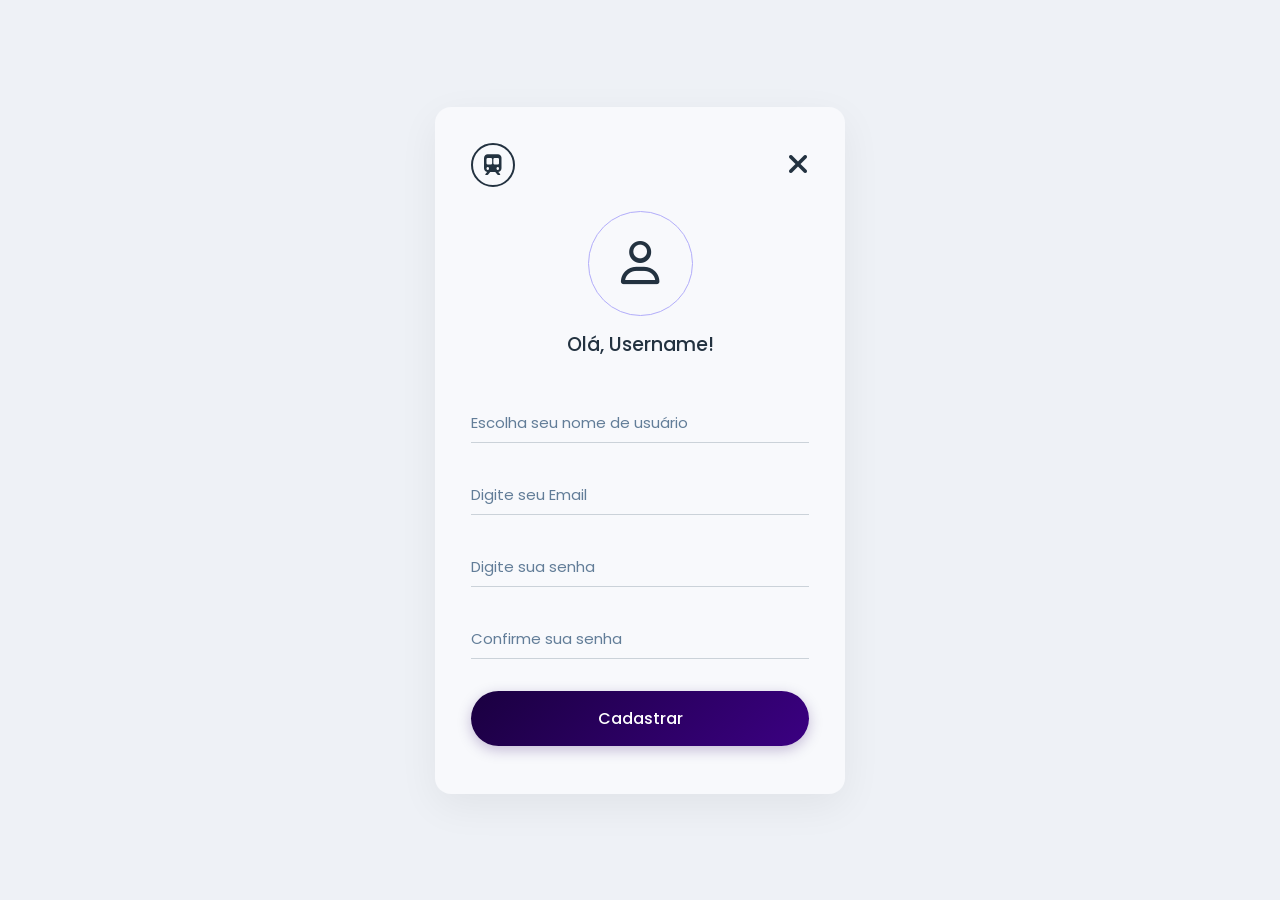
==== Geral/pages/login.html @ c65c35d7 "Co-authored-by: ErikFelipeDalonso <ErikFelipeDalonso@users.noreply.github.com> Co-authored-by: natha" ====
<!DOCTYPE html>
<html lang="pt-BR">
<head>
    <meta charset="UTF-8">
    <meta name="viewport" content="width=device-width, initial-scale=1.0">
    <title>Metrô - Login e Cadastro</title>
    <link rel="preconnect" href="https://fonts.googleapis.com">
    <link rel="preconnect" href="https://fonts.gstatic.com" crossorigin>
    <link href="https://fonts.googleapis.com/css2?family=Poppins:wght@400;500;600&display=swap" rel="stylesheet">
    <link rel="stylesheet" href="https://cdnjs.cloudflare.com/ajax/libs/font-awesome/6.4.0/css/all.min.css">
   <link rel="stylesheet" href="../CSS/login.css">
</head>
<body>

    <main class="app-container">
        
        <section class="card active" id="tela-cadastro">
            <header class="card-header">
                <div class="logo-trem">
                    <i class="fa-solid fa-train-subway" aria-hidden="true"></i>
                </div>
                <button type="button" class="btn-close" id="btn-fechar-cadastro" aria-label="Fechar cadastro">
                    <i class="fa-solid fa-xmark" aria-hidden="true"></i>
                </button>
            </header>

            <div class="profile-summary">
                <div class="profile-avatar">
                    <i class="fa-regular fa-user" aria-hidden="true"></i>
                </div>
                <h1>Olá, Username!</h1>
            </div>

            <form class="form-content">
                <div class="input-group">
                    <input type="text" id="reg-username" placeholder=" " required autocomplete="username">
                    <label for="reg-username">Escolha seu nome de usuário</label>
                </div>

                <div class="input-group">
                    <input type="email" id="reg-email" placeholder=" " required autocomplete="email">
                    <label for="reg-email">Digite seu Email</label>
                </div>

                <div class="input-group">
                    <input type="password" id="reg-senha" placeholder=" " required autocomplete="new-password">
                    <label for="reg-senha">Digite sua senha</label>
                </div>

                <div class="input-group">
                    <input type="password" id="reg-confirma" placeholder=" " required autocomplete="new-password">
                    <label for="reg-confirma">Confirme sua senha</label>
                </div>

                <footer class="form-footer">
                    <button type="submit" class="btn-submit">Cadastrar</button>
                </footer>
            </form>
        </section>


        <section class="card" id="tela-login">
            <header class="card-header">
                <div class="logo-trem">
                    <i class="fa-solid fa-train-subway" aria-hidden="true"></i>
                </div>
                <button type="button" class="btn-close" id="btn-fechar-login" aria-label="Fechar login">
                    <i class="fa-solid fa-xmark" aria-hidden="true"></i>
                </button>
            </header>

            <div class="profile-summary">
                <div class="profile-avatar">
                    <i class="fa-regular fa-user" aria-hidden="true"></i>
                </div>
                <h2>Olá, Username!</h2>
            </div>

            <form class="form-content">
                <div class="input-group password-wrapper">
                    <input type="password" id="login-senha" placeholder=" " required autocomplete="current-password">
                    <label for="login-senha">Senha</label>
                    <button type="button" class="btn-toggle-visibility" aria-label="Mostrar ou ocultar senha">
                        <i class="fa-regular fa-eye" aria-hidden="true"></i>
                    </button>
                </div>

                <div class="navigation-links">
                    <a href="#" class="link-action" id="link-esqueci-senha">
                        Esqueci minha senha <i class="fa-solid fa-chevron-right" aria-hidden="true"></i>
                    </a>
                </div>

                <footer class="form-footer">
                    <button type="submit" class="btn-submit">Entrar</button>
                </footer>
            </form>
        </section>

    </main>

    <script>
        const telaCadastro = document.getElementById('tela-cadastro');
        const telaLogin = document.getElementById('tela-login');
        const btnFecharCadastro = document.getElementById('btn-fechar-cadastro');
        const btnFecharLogin = document.getElementById('btn-fechar-login');
        const linkEsqueci = document.getElementById('link-esqueci-senha');

        btnFecharCadastro.addEventListener('click', () => {
            telaCadastro.classList.remove('active');
            telaLogin.classList.add('active');
        });

        btnFecharLogin.addEventListener('click', () => {
            telaLogin.classList.remove('active');
            telaCadastro.classList.add('active');
        });

        linkEsqueci.addEventListener('click', (e) => {
            e.preventDefault();
            alert('Funcionalidade de recuperar senha simulada com sucesso!');
        });
    </script>
</body>
</html>
---- Geral/CSS/login.css ----
* {
    margin: 0;
    padding: 0;
    box-sizing: border-box;
    font-family: 'Poppins', sans-serif;
}

body {
    background-color: #f3f4f9;
    min-height: 100vh;
    display: flex;
    justify-content: center;
    align-items: center;
}

.app-container {
    width: 100%;
    max-width: 1440px;
    display: flex;
    justify-content: center;
    align-items: center;
    padding: 20px;
}

.card {
    display: none; 
    background-color: #f8f9fc;
    width: 100%;
    max-width: 390px; 
    min-height: 640px;
    border-radius: 16px;
    box-shadow: 0 12px 40px rgba(0, 0, 0, 0.06);
    padding: 28px;
    flex-direction: column;
}

.card.active {
    display: flex;
}

.card-header {
    display: flex;
    justify-content: space-between;
    align-items: center;
    width: 100%;
    margin-bottom: 24px;
}

.logo-trem {
    border: 2px solid #233240;
    border-radius: 50%;
    width: 44px;
    height: 44px;
    display: flex;
    justify-content: center;
    align-items: center;
    color: #233240;
    font-size: 20px;
}

.btn-close {
    background: none;
    border: none;
    font-size: 28px;
    color: #233240;
    cursor: pointer;
    display: flex;
    align-items: center;
    justify-content: center;
    transition: opacity 0.2s ease;
}

.btn-close:hover {
    opacity: 0.6;
}

.profile-summary {
    display: flex;
    flex-direction: column;
    align-items: center;
    margin-bottom: 44px;
}

.profile-avatar {
    width: 105px;
    height: 105px;
    border: 1px solid #b2adfa;
    border-radius: 50%;
    display: flex;
    justify-content: center;
    align-items: center;
    color: #233240;
    font-size: 44px;
    margin-bottom: 14px;
}

.profile-summary h1,
.profile-summary h2 {
    font-size: 19px;
    color: #233240;
    font-weight: 500;
}

.form-content {
    display: flex;
    flex-direction: column;
    flex-grow: 1;
}

.input-group {
    position: relative;
    margin-bottom: 32px;
    width: 100%;
}

.input-group input {
    width: 100%;
    padding: 8px 0;
    font-size: 15px;
    color: #233240;
    border: none;
    border-bottom: 1px solid #cbd2d9;
    background: transparent;
    outline: none;
    transition: border-color 0.2s ease;
}

.input-group input:focus {
    border-bottom: 2px solid #2d0066;
}

/* Animação do Floating Label */
.input-group label {
    position: absolute;
    left: 0;
    top: 8px;
    color: #627d98;
    font-size: 15px;
    pointer-events: none;
    transition: 0.2s ease all;
}

.input-group input:focus ~ label,
.input-group input:not(:placeholder-shown) ~ label {
    top: -14px;
    font-size: 12px;
    color: #2d0066;
    font-weight: 500;
}

.password-wrapper {
    position: relative;
}

.btn-toggle-visibility {
    position: absolute;
    right: 0;
    top: 6px;
    background: none;
    border: none;
    color: #9fb3c8;
    font-size: 18px;
    cursor: pointer;
}

.navigation-links {
    margin-top: -12px;
    margin-bottom: 32px;
}

.link-action {
    color: #0066cc;
    text-decoration: none;
    font-size: 14px;
    font-weight: 500;
    display: inline-flex;
    align-items: center;
    gap: 6px;
}

.link-action:hover {
    text-decoration: underline;
}

.link-action i {
    font-size: 11px;
}


.form-footer {
    margin-top: auto; 
    width: 100%;
    padding-bottom: 12px;
}

.btn-submit {
    width: 100%;
    background: linear-gradient(135deg, #1a0040 0%, #3b0082 100%);
    color: #ffffff;
    border: none;
    padding: 15px;
    border-radius: 30px;
    font-size: 16px;
    font-weight: 500;
    cursor: pointer;
    box-shadow: 0 4px 14px rgba(43, 0, 102, 0.25);
    transition: transform 0.1s ease, opacity 0.2s ease;
}

.btn-submit:hover {
    opacity: 0.95;
}

.btn-submit:active {
    transform: scale(0.98);
}


@media (min-width: 1024px) {
    body {
        background-color: #eef1f6;
    }
    .card {
        max-width: 410px; 
        min-height: 660px;
        padding: 36px;
    }
}
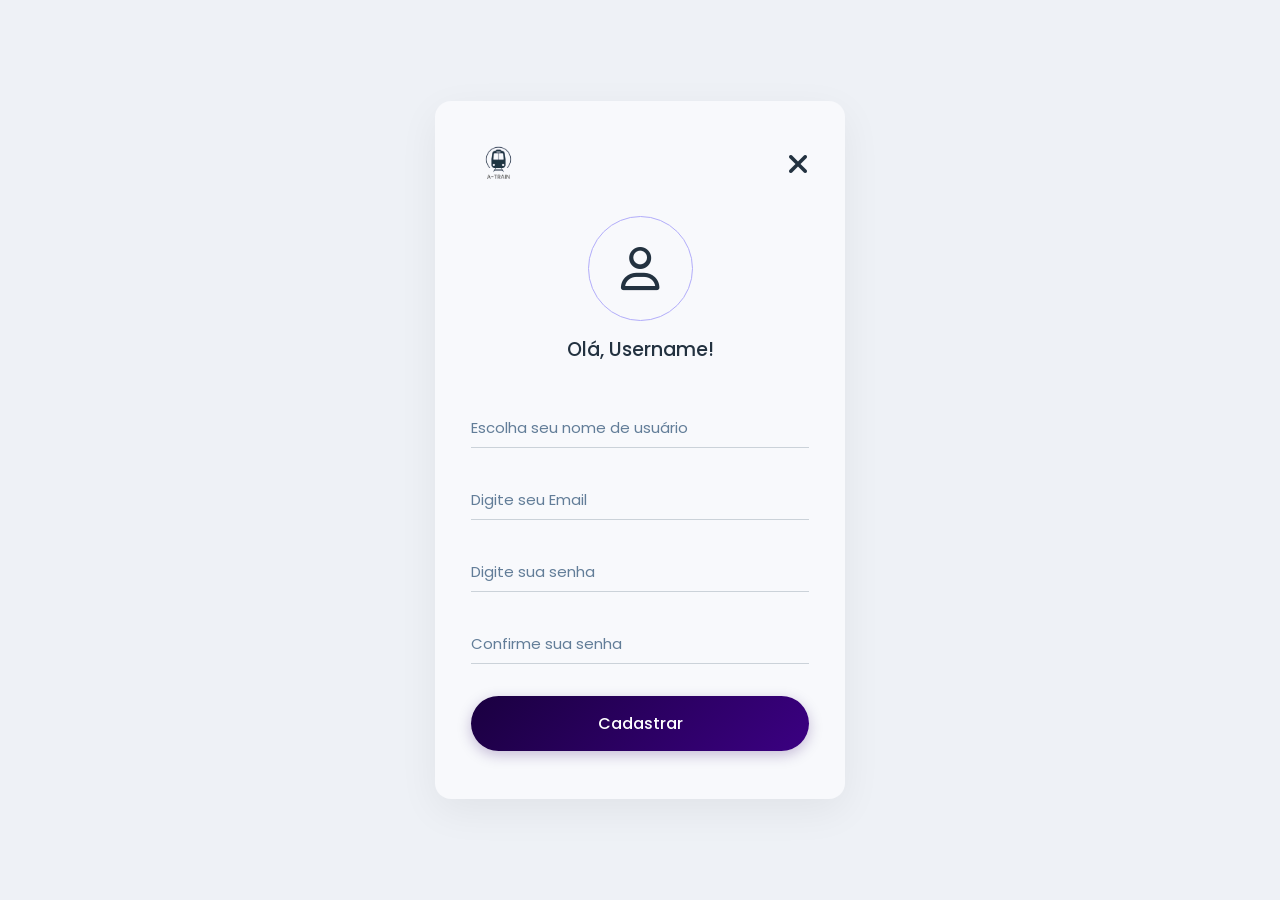
==== commit 268b3b34: "tela de login/cadastro finalizada" ====
--- a/Geral/pages/login.html
+++ b/Geral/pages/login.html
@@ -8,7 +8,7 @@
     <link rel="preconnect" href="https://fonts.gstatic.com" crossorigin>
     <link href="https://fonts.googleapis.com/css2?family=Poppins:wght@400;500;600&display=swap" rel="stylesheet">
     <link rel="stylesheet" href="https://cdnjs.cloudflare.com/ajax/libs/font-awesome/6.4.0/css/all.min.css">
-   <link rel="stylesheet" href="../CSS/login.css">
+    <link rel="stylesheet" href="../CSS/login.css">
 </head>
 <body>
 
@@ -16,8 +16,8 @@
         
         <section class="card active" id="tela-cadastro">
             <header class="card-header">
-                <div class="logo-trem">
-                    <i class="fa-solid fa-train-subway" aria-hidden="true"></i>
+                <div class="logo-atrain">
+                    <img src="../assets/Logo A-Train.webp" alt="Logo A-Train">
                 </div>
                 <button type="button" class="btn-close" id="btn-fechar-cadastro" aria-label="Fechar cadastro">
                     <i class="fa-solid fa-xmark" aria-hidden="true"></i>
@@ -58,11 +58,10 @@
             </form>
         </section>
 
-
         <section class="card" id="tela-login">
             <header class="card-header">
-                <div class="logo-trem">
-                    <i class="fa-solid fa-train-subway" aria-hidden="true"></i>
+                <div class="logo-atrain">
+                    <img src="../assets/Logo A-Train.webp" alt="Logo A-Train">
                 </div>
                 <button type="button" class="btn-close" id="btn-fechar-login" aria-label="Fechar login">
                     <i class="fa-solid fa-xmark" aria-hidden="true"></i>
--- a/Geral/CSS/login.css
+++ b/Geral/CSS/login.css
@@ -40,22 +40,27 @@
 
 .card-header {
     display: flex;
-    justify-content: space-between;
+    justify-content: space-between; /* Imagem na esquerda, X na direita */
     align-items: center;
     width: 100%;
     margin-bottom: 24px;
 }
 
-.logo-trem {
-    border: 2px solid #233240;
-    border-radius: 50%;
-    width: 44px;
-    height: 44px;
-    display: flex;
-    justify-content: center;
-    align-items: center;
-    color: #233240;
-    font-size: 20px;
+/* Container do logotipo */
+.logo-atrain {
+    width: 55px;
+    height: 55px;
+    display: flex;
+    justify-content: center;
+    align-items: center;
+}
+
+/* Força a imagem a aparecer no tamanho correto */
+.logo-atrain img {
+    width: 100%;
+    height: 100%;
+    display: block;
+    object-fit: contain;
 }
 
 .btn-close {
@@ -186,7 +191,6 @@
     font-size: 11px;
 }
 
-
 .form-footer {
     margin-top: auto; 
     width: 100%;
@@ -214,7 +218,6 @@
 .btn-submit:active {
     transform: scale(0.98);
 }
-
 
 @media (min-width: 1024px) {
     body {
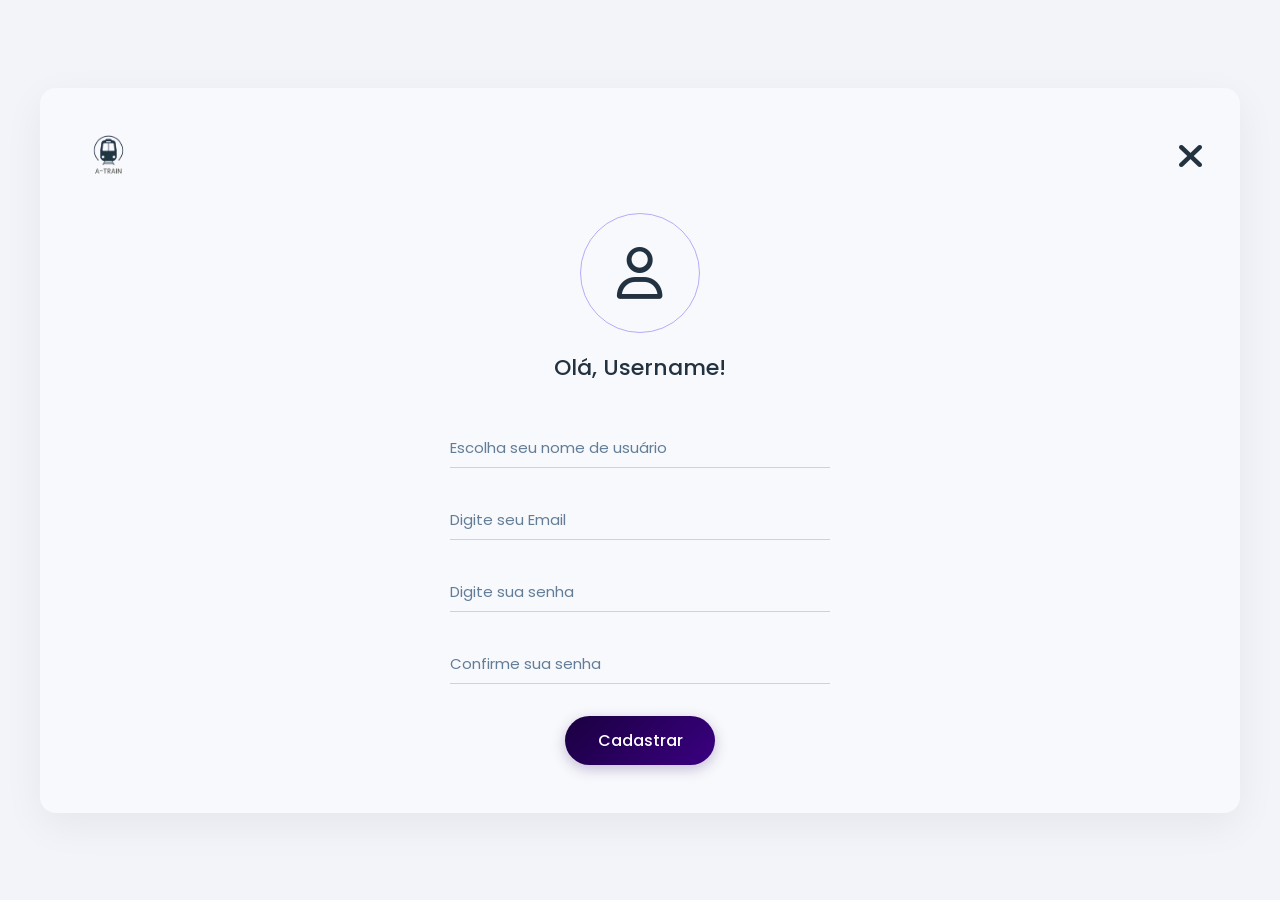
==== commit d1b324f5: "tela de login oficalmente finalizada e responsiva" ====
--- a/Geral/pages/login.html
+++ b/Geral/pages/login.html
@@ -58,6 +58,7 @@
             </form>
         </section>
 
+    
         <section class="card" id="tela-login">
             <header class="card-header">
                 <div class="logo-atrain">
--- a/Geral/CSS/login.css
+++ b/Geral/CSS/login.css
@@ -25,13 +25,14 @@
 .card {
     display: none; 
     background-color: #f8f9fc;
-    width: 100%;
-    max-width: 390px; 
-    min-height: 640px;
+    width: 100%;               
+    max-width: 1200px;         
+    min-height: 660px;
     border-radius: 16px;
     box-shadow: 0 12px 40px rgba(0, 0, 0, 0.06);
-    padding: 28px;
+    padding: 36px;
     flex-direction: column;
+    align-items: center;       
 }
 
 .card.active {
@@ -40,22 +41,20 @@
 
 .card-header {
     display: flex;
-    justify-content: space-between; /* Imagem na esquerda, X na direita */
+    justify-content: space-between; 
     align-items: center;
     width: 100%;
     margin-bottom: 24px;
 }
 
-/* Container do logotipo */
 .logo-atrain {
-    width: 55px;
-    height: 55px;
-    display: flex;
-    justify-content: center;
-    align-items: center;
-}
-
-/* Força a imagem a aparecer no tamanho correto */
+    width: 65px;
+    height: 65px;
+    display: flex;
+    justify-content: center;
+    align-items: center;
+}
+
 .logo-atrain img {
     width: 100%;
     height: 100%;
@@ -66,7 +65,7 @@
 .btn-close {
     background: none;
     border: none;
-    font-size: 28px;
+    font-size: 36px; 
     color: #233240;
     cursor: pointer;
     display: flex;
@@ -87,28 +86,31 @@
 }
 
 .profile-avatar {
-    width: 105px;
-    height: 105px;
+    width: 120px;
+    height: 120px;
     border: 1px solid #b2adfa;
     border-radius: 50%;
     display: flex;
     justify-content: center;
     align-items: center;
     color: #233240;
-    font-size: 44px;
-    margin-bottom: 14px;
+    font-size: 52px;
+    margin-bottom: 18px;
 }
 
 .profile-summary h1,
 .profile-summary h2 {
-    font-size: 19px;
-    color: #233240;
-    font-weight: 500;
-}
+    font-size: 22px;
+    color: #233240;
+    font-weight: 500;
+}
+
 
 .form-content {
     display: flex;
     flex-direction: column;
+    width: 100%;
+    max-width: 380px; 
     flex-grow: 1;
 }
 
@@ -134,7 +136,7 @@
     border-bottom: 2px solid #2d0066;
 }
 
-/* Animação do Floating Label */
+
 .input-group label {
     position: absolute;
     left: 0;
@@ -171,6 +173,7 @@
 .navigation-links {
     margin-top: -12px;
     margin-bottom: 32px;
+    text-align: center;
 }
 
 .link-action {
@@ -195,14 +198,16 @@
     margin-top: auto; 
     width: 100%;
     padding-bottom: 12px;
+    display: flex;
+    justify-content: center;
 }
 
 .btn-submit {
-    width: 100%;
+    width: 150px; 
     background: linear-gradient(135deg, #1a0040 0%, #3b0082 100%);
     color: #ffffff;
     border: none;
-    padding: 15px;
+    padding: 12px;
     border-radius: 30px;
     font-size: 16px;
     font-weight: 500;
@@ -217,15 +222,4 @@
 
 .btn-submit:active {
     transform: scale(0.98);
-}
-
-@media (min-width: 1024px) {
-    body {
-        background-color: #eef1f6;
-    }
-    .card {
-        max-width: 410px; 
-        min-height: 660px;
-        padding: 36px;
-    }
 }
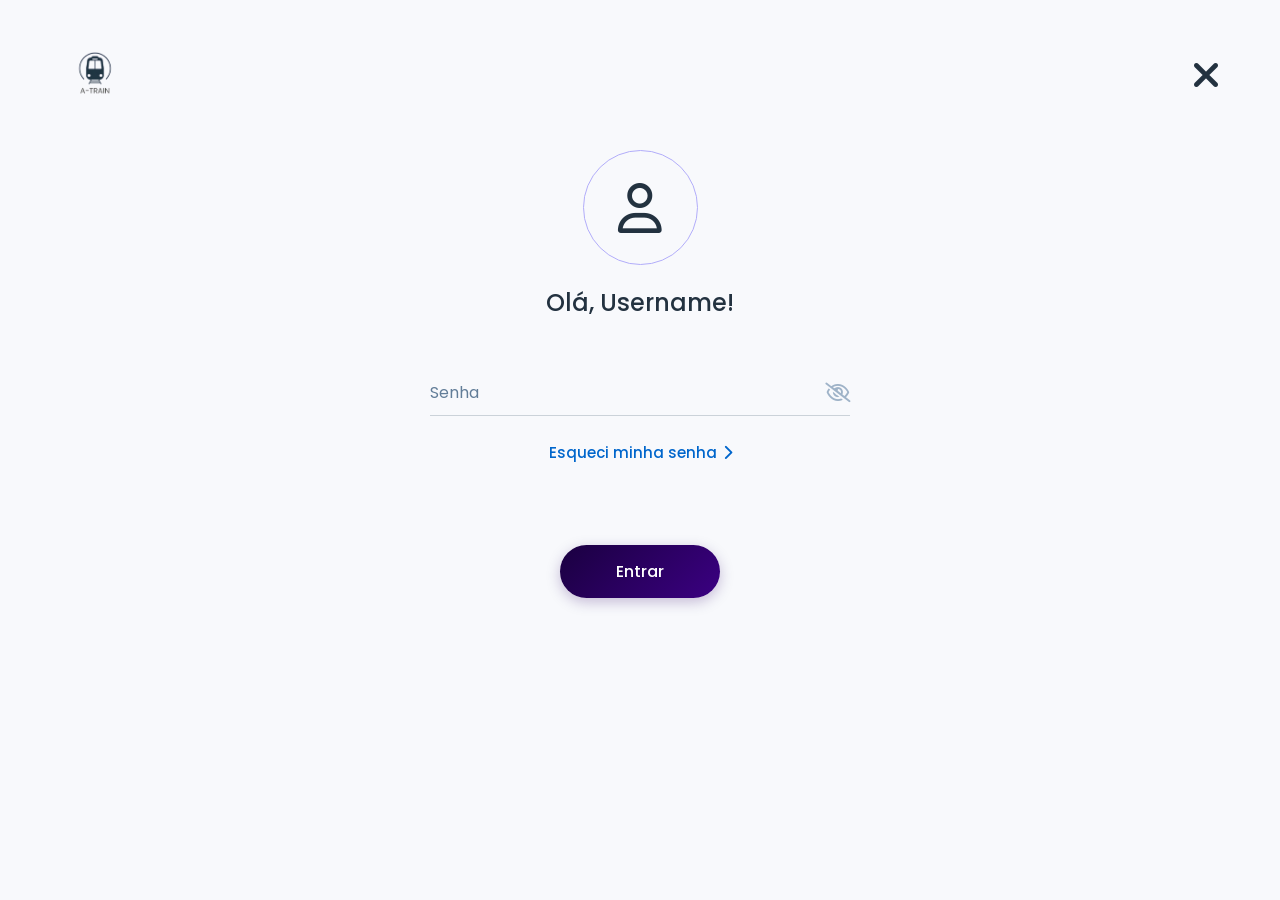
==== commit 1fec84f0: "finalizada recuperação de senha" ====
--- a/Geral/pages/login.html
+++ b/Geral/pages/login.html
@@ -14,7 +14,7 @@
 
     <main class="app-container">
         
-        <section class="card active" id="tela-cadastro">
+        <section class="card" id="tela-cadastro">
             <header class="card-header">
                 <div class="logo-atrain">
                     <img src="../assets/Logo A-Train.webp" alt="Logo A-Train">
@@ -58,8 +58,7 @@
             </form>
         </section>
 
-    
-        <section class="card" id="tela-login">
+        <section class="card active" id="tela-login">
             <header class="card-header">
                 <div class="logo-atrain">
                     <img src="../assets/Logo A-Train.webp" alt="Logo A-Train">
@@ -81,7 +80,7 @@
                     <input type="password" id="login-senha" placeholder=" " required autocomplete="current-password">
                     <label for="login-senha">Senha</label>
                     <button type="button" class="btn-toggle-visibility" aria-label="Mostrar ou ocultar senha">
-                        <i class="fa-regular fa-eye" aria-hidden="true"></i>
+                        <i class="fa-regular fa-eye-slash" aria-hidden="true"></i>
                     </button>
                 </div>
 
@@ -97,28 +96,195 @@
             </form>
         </section>
 
+        <section class="card" id="tela-esqueceu-email">
+            <header class="card-header">
+                <div class="logo-atrain">
+                    <img src="../assets/Logo A-Train.webp" alt="Logo A-Train">
+                </div>
+                <button type="button" class="btn-close btn-voltar-login" aria-label="Fechar">
+                    <i class="fa-solid fa-xmark" aria-hidden="true"></i>
+                </button>
+            </header>
+
+            <div class="text-heading-summary">
+                <h3>Informe o seu email para continuar</h3>
+                <p>Informe o mesmo email que você utilizou para abrir a sua conta no A-TRAIN</p>
+            </div>
+
+            <form class="form-content">
+                <div class="input-group email-wrapper">
+                    <input type="email" id="forgot-email" placeholder=" " required autocomplete="email">
+                    <label for="forgot-email">Email</label>
+                    <span class="input-icon-right"><i class="fa-regular fa-envelope"></i></span>
+                </div>
+
+                <footer class="form-footer">
+                    <button type="button" class="btn-submit" id="btn-avancar-email">Avançar</button>
+                </footer>
+            </form>
+        </section>
+
+        <section class="card" id="tela-esqueceu-codigo">
+            <header class="card-header">
+                <div class="logo-atrain">
+                    <img src="../assets/Logo A-Train.webp" alt="Logo A-Train">
+                </div>
+                <button type="button" class="btn-close btn-voltar-login" aria-label="Fechar">
+                    <i class="fa-solid fa-xmark" aria-hidden="true"></i>
+                </button>
+            </header>
+
+            <div class="text-heading-summary">
+                <span class="sub-badge">Nova senha de acesso</span>
+                <p class="instruction-text">Insira o código de 6 letras que foi enviado para o seu email</p>
+                <strong class="user-email-display">example@gmail.com</strong>
+            </div>
+
+            <form class="form-content">
+                <div class="code-digits-container">
+                    <input type="text" maxlength="1" class="code-input" required>
+                    <input type="text" maxlength="1" class="code-input" required>
+                    <input type="text" maxlength="1" class="code-input" required>
+                    <input type="text" maxlength="1" class="code-input" required>
+                    <input type="text" maxlength="1" class="code-input" required>
+                    <input type="text" maxlength="1" class="code-input" required>
+                </div>
+
+                <span class="resend-text">Não recebeu nenhum código?</span>
+
+                <footer class="form-footer">
+                    <button type="button" class="btn-submit btn-wide" id="btn-avancar-codigo">Reenviar código</button>
+                </footer>
+            </form>
+        </section>
+
+        <section class="card" id="tela-esqueceu-redefinir">
+            <header class="card-header">
+                <div class="logo-atrain">
+                    <img src="../assets/Logo A-Train.webp" alt="Logo A-Train">
+                </div>
+                <button type="button" class="btn-close btn-voltar-login" aria-label="Fechar">
+                    <i class="fa-solid fa-xmark" aria-hidden="true"></i>
+                </button>
+            </header>
+
+            <div class="text-heading-summary">
+                <span class="sub-badge">Nova senha de acesso</span>
+                <h3>Redefinir sua senha</h3>
+                <p class="subtitle-fields">Preencha os campos abaixo</p>
+            </div>
+
+            <form class="form-content">
+                <div class="input-group password-wrapper">
+                    <input type="password" id="new-password-field" placeholder=" " required autocomplete="new-password">
+                    <label for="new-password-field">Insira a sua nova senha</label>
+                    <button type="button" class="btn-toggle-visibility" aria-label="Mostrar ou ocultar senha">
+                        <i class="fa-regular fa-eye-slash" aria-hidden="true"></i>
+                    </button>
+                </div>
+
+                <div class="input-group password-wrapper">
+                    <input type="password" id="confirm-new-password-field" placeholder=" " required autocomplete="new-password">
+                    <label for="confirm-new-password-field">Confirme a sua senha</label>
+                    <button type="button" class="btn-toggle-visibility" aria-label="Mostrar ou ocultar senha">
+                        <i class="fa-regular fa-eye-slash" aria-hidden="true"></i>
+                    </button>
+                </div>
+
+                <footer class="form-footer flex-footer">
+                    <button type="submit" class="btn-submit btn-wide">Redefinir Senha</button>
+                    <a href="#" class="btn-cancelar-processo btn-voltar-login">Cancelar</a>
+                </footer>
+            </form>
+        </section>
+
     </main>
 
     <script>
         const telaCadastro = document.getElementById('tela-cadastro');
         const telaLogin = document.getElementById('tela-login');
+        const telaEsqueceuEmail = document.getElementById('tela-esqueceu-email');
+        const telaEsqueceuCodigo = document.getElementById('tela-esqueceu-codigo');
+        const telaEsqueceuRedefinir = document.getElementById('tela-esqueceu-redefinir');
+
         const btnFecharCadastro = document.getElementById('btn-fechar-cadastro');
         const btnFecharLogin = document.getElementById('btn-fechar-login');
         const linkEsqueci = document.getElementById('link-esqueci-senha');
+        
+        const btnAvancarEmail = document.getElementById('btn-avancar-email');
+        const btnAvancarCodigo = document.getElementById('btn-avancar-codigo');
+
+        function esconderTodasTelas() {
+            telaCadastro.classList.remove('active');
+            telaLogin.classList.remove('active');
+            telaEsqueceuEmail.classList.remove('active');
+            telaEsqueceuCodigo.classList.remove('active');
+            telaEsqueceuRedefinir.classList.remove('active');
+        }
 
         btnFecharCadastro.addEventListener('click', () => {
-            telaCadastro.classList.remove('active');
+            esconderTodasTelas();
             telaLogin.classList.add('active');
         });
 
         btnFecharLogin.addEventListener('click', () => {
-            telaLogin.classList.remove('active');
+            esconderTodasTelas();
             telaCadastro.classList.add('active');
         });
 
         linkEsqueci.addEventListener('click', (e) => {
             e.preventDefault();
-            alert('Funcionalidade de recuperar senha simulada com sucesso!');
+            esconderTodasTelas();
+            telaEsqueceuEmail.classList.add('active');
+        });
+
+        btnAvancarEmail.addEventListener('click', () => {
+            esconderTodasTelas();
+            telaEsqueceuCodigo.classList.add('active');
+        });
+
+        btnAvancarCodigo.addEventListener('click', () => {
+            esconderTodasTelas();
+            telaEsqueceuRedefinir.classList.add('active');
+        });
+
+        document.querySelectorAll('.btn-voltar-login').forEach(btn => {
+            btn.addEventListener('click', (e) => {
+                e.preventDefault();
+                esconderTodasTelas();
+                telaLogin.classList.add('active');
+            });
+        });
+
+        document.querySelectorAll('.btn-toggle-visibility').forEach(btn => {
+            btn.addEventListener('click', function() {
+                const input = this.parentElement.querySelector('input');
+                const icon = this.querySelector('i');
+                
+                if (input.type === 'password') {
+                    input.type = 'text';
+                    icon.classList.remove('fa-eye-slash');
+                    icon.classList.add('fa-eye');
+                } else {
+                    input.type = 'password';
+                    icon.classList.remove('fa-eye');
+                    icon.classList.add('fa-eye-slash');
+                }
+            });
+        });
+
+        const inputsCodigo = document.querySelectorAll('.code-input');
+        inputsCodigo.forEach((input, index) => {
+            input.addEventListener('input', () => {
+                if (input.value.length === 1 && index < inputsCodigo.length - 1) {
+                    inputsCodigo[index + 1].focus();
+                }
+            });
+            input.addEventListener('keydown', (e) => {
+                if (e.key === 'Backspace' && input.value.length === 0 && index > 0) {
+                    inputsCodigo[index - 1].focus();
+                }
+            });
         });
     </script>
 </body>
--- a/Geral/CSS/login.css
+++ b/Geral/CSS/login.css
@@ -6,31 +6,25 @@
 }
 
 body {
-    background-color: #f3f4f9;
+    background-color: #f8f9fc;
     min-height: 100vh;
-    display: flex;
-    justify-content: center;
-    align-items: center;
+    overflow-x: hidden;
 }
 
 .app-container {
-    width: 100%;
-    max-width: 1440px;
-    display: flex;
-    justify-content: center;
-    align-items: center;
-    padding: 20px;
+    width: 100vw;
+    height: 100vh;
+    display: flex;
+    justify-content: center;
+    align-items: center;
 }
 
 .card {
     display: none; 
     background-color: #f8f9fc;
     width: 100%;               
-    max-width: 1200px;         
-    min-height: 660px;
-    border-radius: 16px;
-    box-shadow: 0 12px 40px rgba(0, 0, 0, 0.06);
-    padding: 36px;
+    height: 100%;
+    padding: 40px 60px;
     flex-direction: column;
     align-items: center;       
 }
@@ -44,12 +38,12 @@
     justify-content: space-between; 
     align-items: center;
     width: 100%;
-    margin-bottom: 24px;
+    margin-bottom: 20px;
 }
 
 .logo-atrain {
-    width: 65px;
-    height: 65px;
+    width: 70px;
+    height: 70px;
     display: flex;
     justify-content: center;
     align-items: center;
@@ -59,13 +53,14 @@
     width: 100%;
     height: 100%;
     display: block;
-    object-fit: contain;
-}
+    object-fit: contain; 
+}
+
 
 .btn-close {
     background: none;
     border: none;
-    font-size: 36px; 
+    font-size: 38px; 
     color: #233240;
     cursor: pointer;
     display: flex;
@@ -78,52 +73,87 @@
     opacity: 0.6;
 }
 
-.profile-summary {
+.profile-summary, .text-heading-summary {
     display: flex;
     flex-direction: column;
     align-items: center;
-    margin-bottom: 44px;
+    text-align: center;
+    margin-top: 20px;
+    margin-bottom: 40px;
+    max-width: 600px;
 }
 
 .profile-avatar {
-    width: 120px;
-    height: 120px;
+    width: 115px;
+    height: 115px;
     border: 1px solid #b2adfa;
     border-radius: 50%;
     display: flex;
     justify-content: center;
     align-items: center;
     color: #233240;
-    font-size: 52px;
-    margin-bottom: 18px;
+    font-size: 50px;
+    margin-bottom: 20px;
 }
 
 .profile-summary h1,
-.profile-summary h2 {
-    font-size: 22px;
-    color: #233240;
-    font-weight: 500;
-}
-
+.profile-summary h2,
+.text-heading-summary h3 {
+    font-size: 24px;
+    color: #233240;
+    font-weight: 500;
+    margin-bottom: 10px;
+}
+
+.text-heading-summary p {
+    font-size: 16px;
+    color: #486581;
+    line-height: 1.5;
+}
+
+.sub-badge {
+    font-size: 15px;
+    color: #486581;
+    margin-bottom: 14px;
+    font-weight: 400;
+}
+
+.instruction-text {
+    font-size: 19px;
+    color: #233240;
+    margin-bottom: 8px;
+}
+
+.user-email-display {
+    font-size: 16px;
+    color: #233240;
+    font-weight: 600;
+}
+
+.subtitle-fields {
+    font-size: 16px;
+    color: #627d98;
+    margin-top: 10px;
+}
 
 .form-content {
     display: flex;
     flex-direction: column;
-    width: 100%;
-    max-width: 380px; 
-    flex-grow: 1;
+    align-items: center;
+    width: 100%;
+    max-width: 420px; 
 }
 
 .input-group {
     position: relative;
-    margin-bottom: 32px;
+    margin-bottom: 36px;
     width: 100%;
 }
 
 .input-group input {
     width: 100%;
-    padding: 8px 0;
-    font-size: 15px;
+    padding: 10px 0;
+    font-size: 16px;
     color: #233240;
     border: none;
     border-bottom: 1px solid #cbd2d9;
@@ -136,13 +166,12 @@
     border-bottom: 2px solid #2d0066;
 }
 
-
 .input-group label {
     position: absolute;
     left: 0;
-    top: 8px;
+    top: 10px;
     color: #627d98;
-    font-size: 15px;
+    font-size: 16px;
     pointer-events: none;
     transition: 0.2s ease all;
 }
@@ -150,36 +179,70 @@
 .input-group input:focus ~ label,
 .input-group input:not(:placeholder-shown) ~ label {
     top: -14px;
-    font-size: 12px;
+    font-size: 13px;
     color: #2d0066;
     font-weight: 500;
 }
 
-.password-wrapper {
+.password-wrapper, .email-wrapper {
     position: relative;
-}
-
-.btn-toggle-visibility {
+    width: 100%;
+}
+
+.btn-toggle-visibility, .input-icon-right {
     position: absolute;
     right: 0;
-    top: 6px;
+    top: 8px;
     background: none;
     border: none;
     color: #9fb3c8;
-    font-size: 18px;
+    font-size: 20px;
     cursor: pointer;
+}
+
+.code-digits-container {
+    display: flex;
+    justify-content: space-between;
+    width: 100%;
+    margin-bottom: 20px;
+    gap: 10px;
+}
+
+.code-input {
+    width: 52px;
+    height: 58px;
+    border: 1px solid #cbd2d9;
+    border-radius: 6px;
+    text-align: center;
+    font-size: 22px;
+    font-weight: 500;
+    color: #233240;
+    background-color: transparent;
+    outline: none;
+}
+
+.code-input:focus {
+    border-color: #2d0066;
+    box-shadow: 0 0 0 1px #2d0066;
+}
+
+.resend-text {
+    font-size: 15px;
+    color: #233240;
+    margin-bottom: 40px;
+    text-align: center;
 }
 
 .navigation-links {
     margin-top: -12px;
-    margin-bottom: 32px;
+    margin-bottom: 40px;
     text-align: center;
 }
 
 .link-action {
     color: #0066cc;
     text-decoration: none;
-    font-size: 14px;
+    font-size: 15px;
     font-weight: 500;
     display: inline-flex;
     align-items: center;
@@ -190,30 +253,36 @@
     text-decoration: underline;
 }
 
-.link-action i {
-    font-size: 11px;
-}
-
 .form-footer {
-    margin-top: auto; 
-    width: 100%;
-    padding-bottom: 12px;
-    display: flex;
-    justify-content: center;
+    margin-top: 40px; 
+    width: 100%;
+    display: flex;
+    justify-content: center;
+}
+
+.flex-footer {
+    flex-direction: column;
+    align-items: center;
+    gap: 20px;
 }
 
 .btn-submit {
-    width: 150px; 
+    width: 160px; 
     background: linear-gradient(135deg, #1a0040 0%, #3b0082 100%);
     color: #ffffff;
     border: none;
-    padding: 12px;
+    padding: 14px;
     border-radius: 30px;
     font-size: 16px;
     font-weight: 500;
     cursor: pointer;
     box-shadow: 0 4px 14px rgba(43, 0, 102, 0.25);
     transition: transform 0.1s ease, opacity 0.2s ease;
+    text-align: center;
+}
+
+.btn-submit.btn-wide {
+    width: 220px; 
 }
 
 .btn-submit:hover {
@@ -222,4 +291,12 @@
 
 .btn-submit:active {
     transform: scale(0.98);
+}
+
+.btn-cancelar-processo {
+    color: #004d4d;
+    text-decoration: underline;
+    font-size: 20px;
+    font-weight: 500;
+    cursor: pointer;
 }
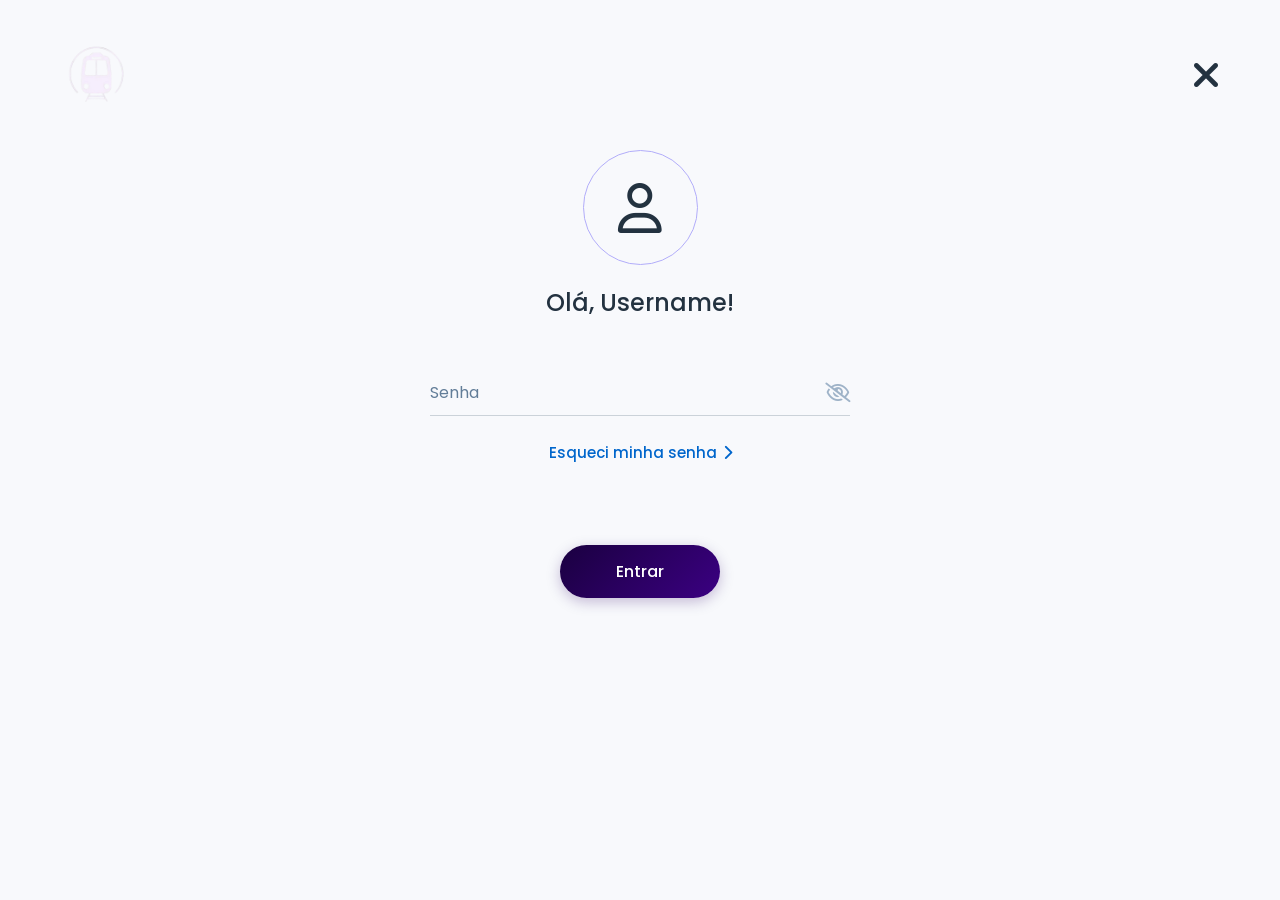
==== commit febf59ad: "iconografia, front do dashboard e usuarios" ====
--- a/Geral/pages/login.html
+++ b/Geral/pages/login.html
@@ -17,7 +17,7 @@
         <section class="card" id="tela-cadastro">
             <header class="card-header">
                 <div class="logo-atrain">
-                    <img src="../assets/Logo A-Train.webp" alt="Logo A-Train">
+                    <img src="../assets/Logo A-Train.png" alt="Logo A-Train">
                 </div>
                 <button type="button" class="btn-close" id="btn-fechar-cadastro" aria-label="Fechar cadastro">
                     <i class="fa-solid fa-xmark" aria-hidden="true"></i>
@@ -61,7 +61,7 @@
         <section class="card active" id="tela-login">
             <header class="card-header">
                 <div class="logo-atrain">
-                    <img src="../assets/Logo A-Train.webp" alt="Logo A-Train">
+                    <img src="../assets/Logo A-Train.png" alt="Logo A-Train">
                 </div>
                 <button type="button" class="btn-close" id="btn-fechar-login" aria-label="Fechar login">
                     <i class="fa-solid fa-xmark" aria-hidden="true"></i>
@@ -99,7 +99,7 @@
         <section class="card" id="tela-esqueceu-email">
             <header class="card-header">
                 <div class="logo-atrain">
-                    <img src="../assets/Logo A-Train.webp" alt="Logo A-Train">
+                    <img src="../assets/Logo A-Train.png" alt="Logo A-Train">
                 </div>
                 <button type="button" class="btn-close btn-voltar-login" aria-label="Fechar">
                     <i class="fa-solid fa-xmark" aria-hidden="true"></i>
@@ -127,7 +127,7 @@
         <section class="card" id="tela-esqueceu-codigo">
             <header class="card-header">
                 <div class="logo-atrain">
-                    <img src="../assets/Logo A-Train.webp" alt="Logo A-Train">
+                    <img src="../assets/Logo A-Train.png" alt="Logo A-Train">
                 </div>
                 <button type="button" class="btn-close btn-voltar-login" aria-label="Fechar">
                     <i class="fa-solid fa-xmark" aria-hidden="true"></i>
@@ -161,7 +161,7 @@
         <section class="card" id="tela-esqueceu-redefinir">
             <header class="card-header">
                 <div class="logo-atrain">
-                    <img src="../assets/Logo A-Train.webp" alt="Logo A-Train">
+                    <img src="../assets/Logo A-Train.png" alt="Logo A-Train">
                 </div>
                 <button type="button" class="btn-close btn-voltar-login" aria-label="Fechar">
                     <i class="fa-solid fa-xmark" aria-hidden="true"></i>
